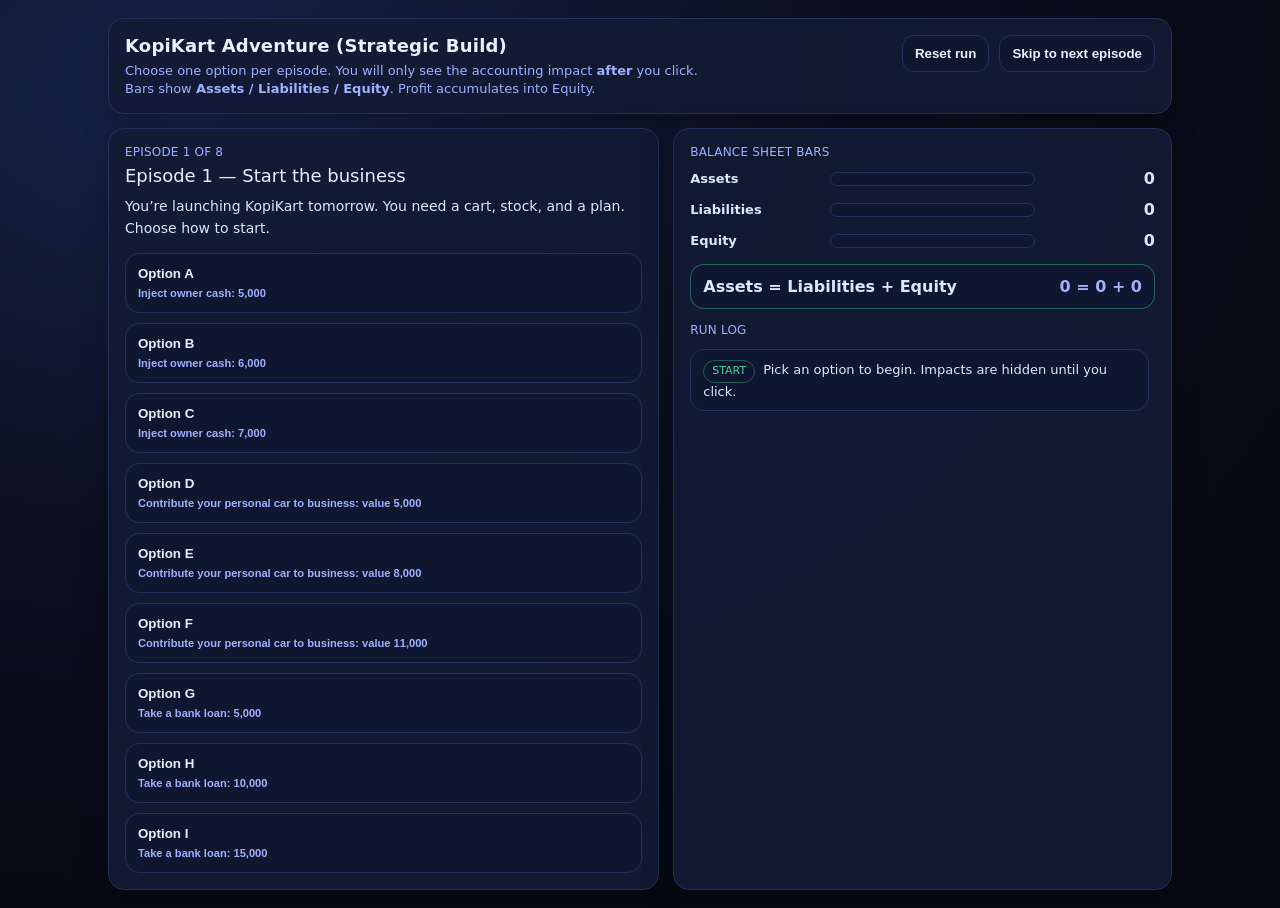
==== index.html @ 212b24b0 "Create index.html" ====
<!doctype html>
<html lang="en">
<head>
  <meta charset="utf-8" />
  <meta name="viewport" content="width=device-width,initial-scale=1" />
  <title>KopiKart Adventure (Strategic Build)</title>
  <style>
    :root{
      --bg:#0b1020; --card:#121a33; --muted:#9fb0ff; --text:#eaf0ff;
      --accent:#7aa7ff; --danger:#ff6b6b; --ok:#46d39a; --line:#25305a;
    }
    *{box-sizing:border-box}
    body{
      margin:0; font-family:system-ui,-apple-system,Segoe UI,Roboto,Arial,sans-serif;
      background: radial-gradient(1200px 800px at 15% 10%, #18234a 0%, var(--bg) 55%, #070a14 100%);
      color:var(--text);
    }
    .wrap{max-width:1100px; margin:0 auto; padding:18px;}
    header{
      display:flex; gap:12px; align-items:flex-start; justify-content:space-between; flex-wrap:wrap;
      padding:16px 16px; border:1px solid var(--line); background:rgba(18,26,51,.9);
      border-radius:16px; box-shadow:0 10px 30px rgba(0,0,0,.25);
    }
    header h1{margin:0; font-size:18px; letter-spacing:.2px}
    header .sub{margin-top:6px; color:var(--muted); font-size:13px; line-height:1.35}
    .btnrow{display:flex; gap:10px; flex-wrap:wrap}
    button{
      border:1px solid var(--line); background:#0f1730; color:var(--text);
      padding:10px 12px; border-radius:12px; cursor:pointer; font-weight:600;
    }
    button:hover{border-color:#3a4aa3}
    button:disabled{opacity:.5; cursor:not-allowed}

    .grid{display:grid; grid-template-columns:1.05fr .95fr; gap:14px; margin-top:14px;}
    @media (max-width: 920px){ .grid{grid-template-columns:1fr} }

    .card{
      border:1px solid var(--line); background:rgba(18,26,51,.9);
      border-radius:16px; padding:16px; box-shadow:0 10px 30px rgba(0,0,0,.25);
    }
    .kicker{color:var(--muted); font-size:12px; letter-spacing:.2px; text-transform:uppercase}
    .episodeTitle{margin:6px 0 10px; font-size:18px}
    .story{color:#dbe6ff; line-height:1.55; font-size:14px}

    .choices{margin-top:14px; display:grid; gap:10px}
    .choice{
      text-align:left; padding:12px 12px; border-radius:14px;
      border:1px solid var(--line); background:#0f1730;
    }
    .choice b{display:block; margin-bottom:4px}
    .choice small{color:var(--muted)}
    .choice:hover{border-color:#3a4aa3}

    .reveal{
      margin-top:14px; border-top:1px dashed var(--line); padding-top:14px;
      display:none;
    }
    .reveal.show{display:block}
    .reveal .msg{padding:12px; border-radius:14px; border:1px solid var(--line); background:#0f1730}
    .reveal .msg.ok{border-color:rgba(70,211,154,.35)}
    .reveal .msg.danger{border-color:rgba(255,107,107,.35)}
    .reveal h3{margin:0 0 6px; font-size:14px}
    .reveal p{margin:0; color:#dbe6ff; line-height:1.45; font-size:13px}
    .nextRow{margin-top:10px; display:flex; gap:10px; flex-wrap:wrap}

    .bars{display:grid; gap:12px; margin-top:10px}
    .barRow{
      display:grid; grid-template-columns:130px 1fr 110px; gap:10px; align-items:center;
    }
    .barLabel{color:#dbe6ff; font-weight:700; font-size:13px}
    .barTrack{
      height:14px; border-radius:999px; background:#0f1730; border:1px solid var(--line);
      overflow:hidden;
    }
    .barFill{
      height:100%; width:0%;
      background: linear-gradient(90deg, rgba(122,167,255,.95), rgba(122,167,255,.45));
      transition: width 420ms ease;
    }
    .barVal{font-variant-numeric: tabular-nums; text-align:right; color:#dbe6ff; font-weight:700}

    .eq{
      margin-top:14px; padding:12px; border-radius:14px; border:1px solid var(--line); background:#0f1730;
      display:flex; justify-content:space-between; gap:10px; flex-wrap:wrap; align-items:center;
      font-variant-numeric: tabular-nums;
    }
    .eq .left{color:#dbe6ff; font-weight:800}
    .eq .right{color:var(--muted); font-weight:700}
    .eq.good{border-color:rgba(70,211,154,.4)}
    .eq.bad{border-color:rgba(255,107,107,.4)}

    .breakdown{margin-top:12px; border-top:1px dashed var(--line); padding-top:12px}
    .table{width:100%; border-collapse:separate; border-spacing:0 10px; font-size:13px}
    .table td{
      padding:12px 12px; background:#0f1730; border:1px solid var(--line);
      vertical-align:top;
    }
    .table td:first-child{border-radius:14px 0 0 14px; color:#dbe6ff; width:56%}
    .table td:last-child{border-radius:0 14px 14px 0; text-align:right; font-variant-numeric:tabular-nums}
    .groupHead{
      display:flex; align-items:center; justify-content:space-between;
      margin-bottom:10px;
    }
    .groupHead .title{
      color:var(--muted); font-size:12px; letter-spacing:.2px; text-transform:uppercase; font-weight:800;
    }
    .groupHead .totalLabel{color:var(--muted); font-size:12px; font-weight:800;}
    .stack{display:grid; gap:6px;}
    .stack .item{color:#dbe6ff; font-weight:700; font-size:13px;}
    .stack .val{color:#dbe6ff; font-weight:800; font-size:13px;}
    .totVal{color:#eaf0ff; font-weight:900; font-size:14px; margin-bottom:10px;}

    .log{margin-top:12px; max-height:260px; overflow:auto; padding-right:6px;}
    .logItem{
      margin-bottom:8px; padding:10px 12px; border-radius:14px; border:1px solid var(--line); background:#0f1730;
      color:#dbe6ff; font-size:13px; line-height:1.35;
    }
    .tag{
      display:inline-block; padding:3px 8px; border-radius:999px; font-size:11px; margin-right:8px;
      border:1px solid var(--line); color:var(--muted);
    }
    .tag.bad{color:var(--danger); border-color:rgba(255,107,107,.35)}
    .tag.ok{color:var(--ok); border-color:rgba(70,211,154,.35)}
    .footerNote{margin-top:10px; color:var(--muted); font-size:12px; line-height:1.4}

    /* Deep dive box (ONLY after season complete) */
    .videoBox{
      margin-top:14px; padding:12px; border-radius:14px; border:1px solid var(--line); background:#0f1730; display:none;
    }
    .videoBox.show{display:block}
    a{color:var(--accent)}
  </style>
</head>
<body>
  <div class="wrap">
    <header>
      <div>
        <h1>KopiKart Adventure (Strategic Build)</h1>
        <div class="sub">
          Choose one option per episode. You will only see the accounting impact <b>after</b> you click.<br>
          Bars show <b>Assets / Liabilities / Equity</b>. Profit accumulates into Equity.
        </div>
      </div>
      <div class="btnrow">
        <button id="btnReset">Reset run</button>
        <button id="btnSkip" title="For testing only">Skip to next episode</button>
      </div>
    </header>

    <div class="grid">
      <!-- LEFT: story + choices -->
      <section class="card">
        <div class="kicker" id="epKicker">Episode</div>
        <div class="episodeTitle" id="epTitle">—</div>
        <div class="story" id="epStory">—</div>

        <div class="choices" id="choices"></div>

        <div class="reveal" id="reveal">
          <div class="msg ok" id="revealBox">
            <h3 id="revealTitle">Impact revealed</h3>
            <p id="revealText">—</p>
          </div>
          <div class="nextRow">
            <button id="btnNext">Next episode</button>
            <button id="btnShowBreakdown">Toggle breakdown</button>
          </div>
        </div>

        <!-- Only shows AFTER season complete (not on game over) -->
        <div class="videoBox" id="videoBox">
          <div class="kicker">Video deep dive</div>
          <div class="footerNote">
            <a href="#" onclick="return false;">Full breakdown</a> — how to get the highest profit (without going bankrupt) from Episode 1 to Episode 8.
          </div>
        </div>
      </section>

      <!-- RIGHT: bars + breakdown + log -->
      <section class="card">
        <div class="kicker">Balance sheet bars</div>

        <div class="bars">
          <div class="barRow">
            <div class="barLabel">Assets</div>
            <div class="barTrack"><div class="barFill" id="barA"></div></div>
            <div class="barVal" id="valA">0</div>
          </div>
          <div class="barRow">
            <div class="barLabel">Liabilities</div>
            <div class="barTrack"><div class="barFill" id="barL"></div></div>
            <div class="barVal" id="valL">0</div>
          </div>
          <div class="barRow">
            <div class="barLabel">Equity</div>
            <div class="barTrack"><div class="barFill" id="barE"></div></div>
            <div class="barVal" id="valE">0</div>
          </div>
        </div>

        <div class="eq" id="eqBox">
          <div class="left">Assets = Liabilities + Equity</div>
          <div class="right" id="eqRight">0 = 0 + 0</div>
        </div>

        <div class="breakdown" id="breakdown" style="display:none">
          <div class="kicker">Internal breakdown (for you)</div>
          <table class="table" aria-label="breakdown">
            <tbody>
              <tr>
                <td>
                  <div class="groupHead">
                    <div class="title">Assets</div>
                    <div class="totalLabel">Total</div>
                  </div>
                  <div class="stack">
                    <div class="item">Cash</div>
                    <div class="item">Inventory</div>
                    <div class="item">Receivable</div>
                    <div class="item">Other assets</div>
                  </div>
                </td>
                <td>
                  <div class="totVal" id="bAssetsTotal">0</div>
                  <div class="stack" style="justify-items:end;">
                    <div class="val" id="bCash">0</div>
                    <div class="val" id="bInv">0</div>
                    <div class="val" id="bAR">0</div>
                    <div class="val" id="bOther">0</div>
                  </div>
                </td>
              </tr>

              <tr>
                <td>
                  <div class="groupHead">
                    <div class="title">Liabilities</div>
                    <div class="totalLabel">Total</div>
                  </div>
                  <div class="stack">
                    <div class="item">Accounts Payable</div>
                    <div class="item">Loan Payable</div>
                  </div>
                </td>
                <td>
                  <div class="totVal" id="bLiabTotal">0</div>
                  <div class="stack" style="justify-items:end;">
                    <div class="val" id="bAP">0</div>
                    <div class="val" id="bLoan">0</div>
                  </div>
                </td>
              </tr>

              <tr>
                <td>
                  <div class="groupHead">
                    <div class="title">Equity</div>
                    <div class="totalLabel">Total</div>
                  </div>
                  <div class="stack">
                    <div class="item">Owner Capital</div>
                    <div class="item">Profit</div>
                  </div>
                </td>
                <td>
                  <div class="totVal" id="bEqTotal">0</div>
                  <div class="stack" style="justify-items:end;">
                    <div class="val" id="bCap">0</div>
                    <div class="val" id="bProfit">0</div>
                  </div>
                </td>
              </tr>
            </tbody>
          </table>
          <div class="footerNote">
            Strategic mechanics active: receivable collection (cash timing), interest expense on loans, and final-week outcomes depend on earlier decisions.
          </div>
        </div>

        <div class="kicker" style="margin-top:14px;">Run log</div>
        <div class="log" id="log"></div>
      </section>
    </div>
  </div>

<script>
(() => {
  // ---------- State ----------
  const state = {
    episodeIndex: 0,
    bankrupt: false,

    // accounts:
    cash: 0,
    inventory: 0,
    otherAssets: 0,
    accountsPayable: 0,
    loanPayable: 0,
    ownerCapital: 0,
    profit: 0,
    receivable: 0,

    // flags (strategy):
    qualityRisk: false,
    supplierAnger: false,
    finalWeekPenalty: false,
    speedBoost: false,       // hire helper: reduces inventory used later
    demandBoost: false,      // marketing: boosts sales later
    capacityStrain: false,   // no spending: reduces sales later
    reliableGear: false,     // repair: stabilizes all-in
    newGear: false           // replace: boosts sales later
  };

  // ---------- Helpers ----------
  const fmt = (n) => {
    const sign = n < 0 ? "-" : "";
    const x = Math.abs(Math.round(n));
    return sign + x.toString().replace(/\B(?=(\d{3})+(?!\d))/g, ",");
  };

  const totals = () => {
    const assets = state.cash + state.inventory + state.otherAssets + state.receivable;
    const liabilities = state.accountsPayable + state.loanPayable;
    const equity = state.ownerCapital + state.profit;
    return { assets, liabilities, equity };
  };

  const log = (label, text, kind="ok") => {
    const el = document.createElement("div");
    el.className = "logItem";
    const tag = document.createElement("span");
    tag.className = "tag " + (kind === "bad" ? "bad" : "ok");
    tag.textContent = label;
    el.appendChild(tag);
    const span = document.createElement("span");
    span.textContent = text;
    el.appendChild(span);
    document.getElementById("log").prepend(el);
  };

  function setReveal(kind, title, lines){
    const box = document.getElementById("revealBox");
    box.classList.remove("ok","danger");
    box.classList.add(kind === "bad" ? "danger" : "ok");
    document.getElementById("revealTitle").textContent = title;

    const combined = (lines || []).filter(Boolean).map(s => "• " + s).join("\n");
    const safeHtml = combined
      .replace(/&/g, "&amp;")
      .replace(/</g, "&lt;")
      .replace(/>/g, "&gt;")
      .replace(/\n/g, "<br>");

    document.getElementById("revealText").innerHTML = safeHtml || "—";
    document.getElementById("reveal").classList.add("show");
  }

  function hideReveal(){ document.getElementById("reveal").classList.remove("show"); }
  function showVideoBox(show){ document.getElementById("videoBox").classList.toggle("show", !!show); }

  function updateUI(){
    const { assets, liabilities, equity } = totals();

    // Top bars
    document.getElementById("valA").textContent = fmt(assets);
    document.getElementById("valL").textContent = fmt(liabilities);
    document.getElementById("valE").textContent = fmt(equity);

    // Equation
    const eqBox = document.getElementById("eqBox");
    const ok = Math.round(assets) === Math.round(liabilities + equity);
    eqBox.classList.toggle("good", ok);
    eqBox.classList.toggle("bad", !ok);
    document.getElementById("eqRight").textContent = `${fmt(assets)} = ${fmt(liabilities)} + ${fmt(equity)}`;

    // Bar widths
    const maxVal = Math.max(assets, liabilities, equity, 1);
    document.getElementById("barA").style.width = Math.max(0, (assets / maxVal) * 100) + "%";
    document.getElementById("barL").style.width = Math.max(0, (liabilities / maxVal) * 100) + "%";
    document.getElementById("barE").style.width = Math.max(0, (equity / maxVal) * 100) + "%";

    // Breakdown totals
    document.getElementById("bAssetsTotal").textContent = fmt(assets);
    document.getElementById("bLiabTotal").textContent = fmt(liabilities);
    document.getElementById("bEqTotal").textContent = fmt(equity);

    // Breakdown lines
    document.getElementById("bCash").textContent = fmt(state.cash);
    document.getElementById("bInv").textContent = fmt(state.inventory);
    document.getElementById("bAR").textContent = fmt(state.receivable);
    document.getElementById("bOther").textContent = fmt(state.otherAssets);

    document.getElementById("bAP").textContent = fmt(state.accountsPayable);
    document.getElementById("bLoan").textContent = fmt(state.loanPayable);

    document.getElementById("bCap").textContent = fmt(state.ownerCapital);
    document.getElementById("bProfit").textContent = fmt(state.profit);
  }

  function bankrupt(reason){
    state.bankrupt = true;
    setReveal("bad", "Bankrupt (Game Over)", [reason]);
    log("GAME OVER", reason, "bad");
    showVideoBox(false);   // IMPORTANT: never show deep dive on game over
    renderEpisode(true);
  }

  function cashCheck(){
    if (state.cash < 0){
      bankrupt("Cash went below zero. You ran out of money and the business collapses.");
      return true;
    }
    return false;
  }

  // Supplier freeze (hidden trigger)
  function supplierFreezeCheck(){
    if (state.accountsPayable > 4000){
      state.cash -= 1000;
      state.accountsPayable -= 1000;
      log("EVENT", "Supplier freeze! Forced settlement: pay 1,000 now.", "bad");
      if (state.cash < 0){
        bankrupt("Supplier froze your account. You couldn't pay the forced settlement. Cash went below zero.");
        return true;
      }
      if (state.accountsPayable > 4000){
        bankrupt("Supplier froze your account. Even after forced settlement, Accounts Payable is still too high. Operations stop.");
        return true;
      }
      return true;
    }
    return false;
  }

  // Receivable collection (cash timing)
  function collectReceivableEvent(){
    if (state.receivable <= 0) return { did:false, text:"" };
    const collected = Math.round(state.receivable * 0.70);
    if (collected <= 0) return { did:false, text:"" };
    state.cash += collected;
    state.receivable -= collected;
    return {
      did:true,
      text:`Receivable collection: You collected ${fmt(collected)} in cash from customers. Cash increased and Receivable decreased (total Assets unchanged).`
    };
  }

  // Interest expense (debt cost)
  function interestExpenseEvent(label){
    if (state.loanPayable <= 0) return { did:false, text:"" };
    const interest = Math.round(state.loanPayable * 0.02);
    if (interest <= 0) return { did:false, text:"" };
    state.cash -= interest;
    state.profit -= interest;
    return {
      did:true,
      text:`Interest expense (${label}): Cash decreased by ${fmt(interest)} and Profit decreased by ${fmt(interest)}. Expenses reduce Equity.`
    };
  }

  // Bank recall test (hidden trigger)
  function bankRecallTest(whenLabel){
    if (state.loanPayable >= 12000 && state.cash < 800){
      state.cash -= 1500;
      state.loanPayable -= 1500;
      log("EVENT", `Bank recall (${whenLabel})! Forced repayment: 1,500 now.`, "bad");
      if (state.cash < 0){
        bankrupt(`Bank recall (${whenLabel}) triggered. You couldn't make the forced repayment. Cash went below zero.`);
        return true;
      }
      return true;
    }
    return false;
  }

  // Final-week all-in outcome score
  function allInOutcomeIsGood(){
    let score = 0;
    if (state.demandBoost) score += 1;
    if (state.speedBoost) score += 1;
    if (state.newGear || state.reliableGear) score += 1;

    if (state.supplierAnger) score -= 1;
    if (state.finalWeekPenalty) score -= 2;
    if (state.capacityStrain) score -= 1;

    // Reliable gear provides protection unless you angered supplier or shut down
    if (state.reliableGear && !state.supplierAnger && !state.finalWeekPenalty) return true;

    return score >= 1;
  }

  // Episode 8 modifiers
  function salesModifierBase(){
    let mod = 0;
    if (state.demandBoost) mod += 300;      // marketing lifts demand
    if (state.capacityStrain) mod -= 200;   // missed demand due to no prep
    if (state.finalWeekPenalty) mod -= 400; // shutdown hits final week
    if (state.newGear) mod += 200;          // new gear improves throughput
    return mod;
  }

  function reduceInventoryUsed(baseUsed){
    const reduction = state.speedBoost ? 150 : 0; // helper reduces waste/spoilage
    return Math.max(0, baseUsed - reduction);
  }

  // ---------- Episodes ----------
  const episodes = [
    {
      title: "Episode 1 — Start the business",
      story: "You’re launching KopiKart tomorrow. You need a cart, stock, and a plan. Choose how to start.",
      choices: [
        { label: "Inject owner cash: 5,000", apply: () => (state.cash+=5000, state.ownerCapital+=5000,
          "Owner investment: Cash increased by 5,000 (Assets up). Owner Capital increased by 5,000 (Equity up).") },
        { label: "Inject owner cash: 6,000", apply: () => (state.cash+=6000, state.ownerCapital+=6000,
          "Owner investment: Cash increased by 6,000 (Assets up). Owner Capital increased by 6,000 (Equity up).") },
        { label: "Inject owner cash: 7,000", apply: () => (state.cash+=7000, state.ownerCapital+=7000,
          "Owner investment: Cash increased by 7,000 (Assets up). Owner Capital increased by 7,000 (Equity up).") },

        { label: "Contribute your personal car to business: value 5,000", apply: () => (state.otherAssets+=5000, state.ownerCapital+=5000,
          "Non-cash contribution: Other assets increased by 5,000 (Assets up). Owner Capital increased by 5,000 (Equity up). Cash unchanged.") },
        { label: "Contribute your personal car to business: value 8,000", apply: () => (state.otherAssets+=8000, state.ownerCapital+=8000,
          "Non-cash contribution: Other assets increased by 8,000 (Assets up). Owner Capital increased by 8,000 (Equity up). Cash unchanged.") },
        { label: "Contribute your personal car to business: value 11,000", apply: () => (state.otherAssets+=11000, state.ownerCapital+=11000,
          "Non-cash contribution: Other assets increased by 11,000 (Assets up). Owner Capital increased by 11,000 (Equity up). Cash unchanged.") },

        { label: "Take a bank loan: 5,000", apply: () => (state.cash+=5000, state.loanPayable+=5000,
          "Bank loan: Cash increased by 5,000 (Assets up). Loan Payable increased by 5,000 (Liabilities up).") },
        { label: "Take a bank loan: 10,000", apply: () => (state.cash+=10000, state.loanPayable+=10000,
          "Bank loan: Cash increased by 10,000 (Assets up). Loan Payable increased by 10,000 (Liabilities up).") },
        { label: "Take a bank loan: 15,000", apply: () => (state.cash+=15000, state.loanPayable+=15000,
          "Bank loan: Cash increased by 15,000 (Assets up). Loan Payable increased by 15,000 (Liabilities up).") }
      ]
    },
    {
      title: "Episode 2 — Get a cart and equipment",
      story: "You need a cart and basic equipment to sell. Choose one offer.",
      choices: [
        { label: "Buy equipment for 3,000 cash", apply: () => (state.otherAssets+=3000, state.cash-=3000,
          "Asset swap: Other assets increased by 3,000 and Cash decreased by 3,000. Total Assets stayed the same.") },
        { label: "Buy equipment for 3,300 on credit (Accounts Payable)", apply: () => (state.otherAssets+=3300, state.accountsPayable+=3300,
          "Buy on credit: Other assets increased by 3,300 (Assets up) and Accounts Payable increased by 3,300 (Liabilities up).") },
        { label: "Rent equipment for 600 cash (expense)", apply: () => (state.cash-=600, state.profit-=600,
          "Expense: Cash decreased by 600 and Profit decreased by 600. Expenses reduce Equity.") }
      ]
    },
    {
      title: "Episode 3 — Buy inventory",
      story: "You need beans, cups, milk, sugar. Choose how to stock up.",
      choices: [
        { label: "Buy inventory for 2,000 cash", apply: () => (state.inventory+=2000, state.cash-=2000,
          "Asset swap: Inventory increased by 2,000 and Cash decreased by 2,000. Total Assets stayed the same.") },
        { label: "Buy inventory for 2,200 on credit (Accounts Payable)", apply: () => (state.inventory+=2200, state.accountsPayable+=2200,
          "Buy on credit: Inventory increased by 2,200 (Assets up) and Accounts Payable increased by 2,200 (Liabilities up).") },
        { label: "Buy cheaper inventory for 1,600 cash", apply: () => (state.inventory+=1600, state.cash-=1600, state.qualityRisk=true,
          "Asset swap: Inventory increased by 1,600 and Cash decreased by 1,600. (Quality consequences may appear later.)") }
      ]
    },
    {
      title: "Episode 4 — Week 1 sales",
      story: "You open for business. Choose your selling approach.",
      choices: [
        {
          label: "Cash-only sales: collect 1,200 cash; inventory used 500",
          apply: () => {
            const sales = 1200, used = 500;
            state.cash += sales;
            state.inventory -= used;
            state.profit += (sales - used);
            let msg = `Revenue and cost: Cash increased by ${fmt(sales)}. Inventory decreased by ${fmt(used)} (cost of sales). Profit increased by ${fmt(sales - used)} (revenue minus cost).`;
            if (state.qualityRisk){
              state.cash -= 250;
              state.profit -= 250;
              msg += ` Quality issue: Cash decreased by 250 and Profit decreased by 250 (refunds).`;
            }
            return msg;
          }
        },
        {
          label: "Sell on credit: total 1,800; cash now 900; inventory used 700",
          apply: () => {
            const totalSales = 1800, cashNow = 900, ar = totalSales - cashNow, used = 700;
            state.cash += cashNow;
            state.receivable += ar;
            state.inventory -= used;
            state.profit += (totalSales - used);

            let msg = `Credit sales: Cash increased by ${fmt(cashNow)} and Receivable increased by ${fmt(ar)} (both are Assets). Inventory decreased by ${fmt(used)} (cost of sales). Profit increased by ${fmt(totalSales - used)}.`;
            if (state.qualityRisk){
              state.cash -= 250;
              state.profit -= 250;
              msg += ` Quality issue: Cash decreased by 250 and Profit decreased by 250 (refunds).`;
            }
            return msg;
          }
        },
        {
          label: "Discount strategy: collect 1,400 cash; inventory used 1,000",
          apply: () => {
            const sales = 1400, used = 1000;
            state.cash += sales;
            state.inventory -= used;
            state.profit += (sales - used);
            let msg = `Revenue and cost: Cash increased by ${fmt(sales)}. Inventory decreased by ${fmt(used)} (cost of sales). Profit increased by ${fmt(sales - used)}.`;
            if (state.qualityRisk){
              state.cash -= 250;
              state.profit -= 250;
              msg += ` Quality issue: Cash decreased by 250 and Profit decreased by 250 (refunds).`;
            }
            return msg;
          }
        }
      ]
    },
    {
      title: "Episode 5 — Strategy week (prepare for the finale)",
      story: "Week 2 starts. Your choices now affect the final week. Choose one.",
      choices: [
        {
          label: "Hire a helper: wages expense 450 cash",
          apply: () => {
            state.cash -= 450;
            state.profit -= 450;
            state.speedBoost = true;
            state.capacityStrain = false;
            return "Hire helper: Cash decreased by 450 and Profit decreased by 450 (wages expense). This reduces inventory used in the final week (less waste), which increases profit later.";
          }
        },
        {
          label: "Marketing spend: 350 cash (expense)",
          apply: () => {
            state.cash -= 350;
            state.profit -= 350;
            state.demandBoost = true;
            state.capacityStrain = false;
            return "Marketing: Cash decreased by 350 and Profit decreased by 350 (marketing expense). This increases final-week sales.";
          }
        },
        {
          label: "Spend nothing: 0",
          apply: () => {
            state.capacityStrain = true;
            return "No spending: No immediate accounting impact. But missed preparation can reduce final-week sales.";
          }
        }
      ]
    },
    {
      title: "Episode 6 — Supplier and bank pressure",
      story: "Suppliers and the bank start watching you. Choose your response.",
      choices: [
        {
          label: "Pay 60% of Accounts Payable now (cash)",
          apply: () => {
            const pay = Math.round(state.accountsPayable * 0.60);
            state.cash -= pay;
            state.accountsPayable -= pay;
            return `Pay suppliers: Cash decreased by ${fmt(pay)} and Accounts Payable decreased by ${fmt(pay)}. Assets and Liabilities both decreased by the same amount.`;
          }
        },
        {
          label: "Delay payment: late penalty expense 250 cash",
          apply: () => {
            state.cash -= 250;
            state.profit -= 250;
            state.supplierAnger = true;
            return "Delay payment: Cash decreased by 250 and Profit decreased by 250 (late penalty). This can hurt the final-week outcome.";
          }
        },
        {
          label: "Restructure: convert all Accounts Payable into bank loan + processing fee 120 cash",
          apply: () => {
            const ap = state.accountsPayable;
            state.loanPayable += ap;
            state.accountsPayable = 0;
            state.cash -= 120;
            state.profit -= 120;
            return `Restructure: Loan Payable increased by ${fmt(ap)} and Accounts Payable decreased by ${fmt(ap)} (a shift within Liabilities). Processing fee: Cash decreased by 120 and Profit decreased by 120 (expense).`;
          }
        }
      ],
      after: () => {
        const notes = [];

        const rc = collectReceivableEvent();
        if (rc.did) notes.push(rc.text);

        const ie = interestExpenseEvent("end of Episode 6");
        if (ie.did) notes.push(ie.text);

        bankRecallTest("after Episode 6");
        return notes;
      }
    },
    {
      title: "Episode 7 — Breakdown week",
      story: "Something happens to your setup. Choose your move.",
      choices: [
        {
          label: "Repair now: 650 cash (expense)",
          apply: () => {
            state.cash -= 650;
            state.profit -= 650;
            state.reliableGear = true;
            state.newGear = false;
            return "Repair: Cash decreased by 650 and Profit decreased by 650 (repair expense). This stabilizes operations and can protect your all-in outcome later.";
          }
        },
        {
          label: "Replace equipment on credit: 1,400 (Accounts Payable)",
          apply: () => {
            state.otherAssets += 1400;
            state.accountsPayable += 1400;
            state.newGear = true;
            state.reliableGear = false;
            return "Replace on credit: Other assets increased by 1,400 (Assets up) and Accounts Payable increased by 1,400 (Liabilities up). This boosts final-week sales potential but increases supplier risk.";
          }
        },
        {
          label: "Shut down this week: fixed cost 100 cash (expense)",
          apply: () => {
            state.cash -= 100;
            state.profit -= 100;
            state.finalWeekPenalty = true;
            return "Shutdown: Cash decreased by 100 and Profit decreased by 100 (expense). This reduces final-week sales because you lose momentum.";
          }
        }
      ]
    },
    {
      title: "Episode 8 — Final market event",
      story: "Final week. A big market event is happening. Choose your play.",
      choices: [
        {
          label: "Safe event: base sales 1,500 cash; stall fee 100 cash; inventory used 800",
          apply: () => {
            let sales = 1500 + salesModifierBase();
            sales = Math.max(0, sales);
            const fee = 100;
            const used = reduceInventoryUsed(800);

            state.cash += sales;
            state.cash -= fee;
            state.inventory -= used;

            const profitAdd = sales - used - fee;
            state.profit += profitAdd;

            let msg = `Safe event: Cash increased by ${fmt(sales)} from sales, then Cash decreased by ${fmt(fee)} (stall fee). Inventory decreased by ${fmt(used)} (cost of sales). Profit increased by ${fmt(profitAdd)}.`;
            if (state.speedBoost) msg += " Helper effect: Inventory used was reduced (less waste), increasing profit.";
            if (state.demandBoost) msg += " Marketing effect: Sales increased.";
            if (state.capacityStrain) msg += " No-prep effect: Sales decreased.";
            if (state.newGear) msg += " New gear effect: Sales increased.";
            if (state.finalWeekPenalty) msg += " Shutdown effect: Sales decreased.";
            return msg;
          }
        },
        {
          label: "All-in event: base inventory used 1,200; stall fee 200 cash (outcome depends on earlier choices)",
          apply: () => {
            const good = allInOutcomeIsGood();
            let sales = good ? 2600 : 1200;

            if (good && state.demandBoost) sales += 500;
            sales += (state.capacityStrain ? -200 : 0);
            sales += (state.finalWeekPenalty ? -400 : 0);
            sales += (state.newGear ? 200 : 0);
            sales = Math.max(0, sales);

            const fee = 200;
            const used = reduceInventoryUsed(1200);

            state.cash += sales;
            state.cash -= fee;
            state.inventory -= used;

            const profitAdd = sales - used - fee;
            state.profit += profitAdd;

            let msg = `All-in outcome: Cash increased by ${fmt(sales)} from sales, then Cash decreased by ${fmt(fee)} (stall fee). Inventory decreased by ${fmt(used)} (cost of sales). Profit changed by ${fmt(profitAdd)}.`;
            msg += good ? " Your earlier decisions supported a strong outcome." : " Your earlier decisions led to a weaker outcome.";
            if (state.speedBoost) msg += " Helper effect: Inventory used was reduced (less waste), increasing profit.";
            if (state.demandBoost) msg += good ? " Marketing effect: Sales increased further because the crowd showed up." : " Marketing was not enough to overcome the weaknesses this time.";
            if (state.supplierAnger) msg += " Supplier relationship issue: It reduced your ability to execute the all-in plan.";
            if (state.capacityStrain) msg += " No-prep effect: You missed demand and lost sales.";
            if (state.newGear) msg += " New gear effect: Faster service improved sales.";
            if (state.reliableGear) msg += " Reliability effect: Your setup performed smoothly under pressure.";
            if (state.finalWeekPenalty) msg += " Shutdown effect: Lost momentum reduced sales.";
            return msg;
          }
        },
        {
          label: "Corporate order: base total sales 3,000; cash now 20%; delivery 150 cash; inventory used 1,300",
          apply: () => {
            let totalSales = 3000;
            if (state.demandBoost) totalSales += 400;
            totalSales += (state.capacityStrain ? -200 : 0);
            totalSales += (state.finalWeekPenalty ? -400 : 0);
            totalSales += (state.newGear ? 200 : 0);
            totalSales = Math.max(0, totalSales);

            const cashNow = Math.round(totalSales * 0.20);
            const ar = totalSales - cashNow;
            const delivery = 150;
            const used = reduceInventoryUsed(1300);

            state.cash += cashNow;
            state.cash -= delivery;
            state.receivable += ar;
            state.inventory -= used;

            const profitAdd = totalSales - used - delivery;
            state.profit += profitAdd;

            let msg = `Corporate order: Cash increased by ${fmt(cashNow)} now, Receivable increased by ${fmt(ar)} (future cash). Cash decreased by ${fmt(delivery)} (delivery expense). Inventory decreased by ${fmt(used)} (cost of sales). Profit increased by ${fmt(profitAdd)}.`;
            msg += " This can be high profit, but cash may be tight until customers pay.";
            if (state.speedBoost) msg += " Helper effect: Inventory used was reduced (less waste), increasing profit.";
            if (state.demandBoost) msg += " Marketing effect: Larger corporate order.";
            if (state.capacityStrain) msg += " No-prep effect: Smaller corporate order.";
            if (state.newGear) msg += " New gear effect: Higher throughput improved order size.";
            if (state.finalWeekPenalty) msg += " Shutdown effect: Reduced business momentum lowered the order size.";
            return msg;
          }
        }
      ],
      after: () => {
        const notes = [];
        const ie = interestExpenseEvent("end of Episode 8");
        if (ie.did) notes.push(ie.text);

        bankRecallTest("after Episode 8");
        return notes;
      }
    }
  ];

  // ---------- Rendering ----------
  const epKicker = document.getElementById("epKicker");
  const epTitle = document.getElementById("epTitle");
  const epStory = document.getElementById("epStory");
  const choicesEl = document.getElementById("choices");

  function renderEpisode(disableAll=false){
    const isDone = state.episodeIndex >= episodes.length;

    epKicker.textContent =
      state.bankrupt ? "Status"
      : isDone ? "Season result"
      : `Episode ${state.episodeIndex + 1} of ${episodes.length}`;

    epTitle.textContent =
      state.bankrupt ? "Run ended"
      : isDone ? "Season complete"
      : episodes[state.episodeIndex].title;

    epStory.textContent =
      state.bankrupt
        ? "Your run has ended due to bankruptcy. Reset to try again."
        : isDone
          ? `You finished the season. Profit = ${fmt(state.profit)}. Cash = ${fmt(state.cash)}.`
          : episodes[state.episodeIndex].story;

    choicesEl.innerHTML = "";

    if (isDone || state.bankrupt){
      // IMPORTANT: show deep dive ONLY after season complete (NOT on game over)
      showVideoBox(isDone);

      const t = totals();
      const doneNote = document.createElement("div");
      doneNote.className = "logItem";

      if (isDone){
        doneNote.innerHTML = `<span class="tag ok">RESULT</span>
          Final totals — Profit: <b>${fmt(state.profit)}</b>, Cash: <b>${fmt(state.cash)}</b>,
          Assets: <b>${fmt(t.assets)}</b>, Liabilities: <b>${fmt(t.liabilities)}</b>, Equity: <b>${fmt(t.equity)}</b>.`;
      } else {
        doneNote.innerHTML = `<span class="tag bad">GAME OVER</span>
          You went bankrupt. Reset and try again.`;
      }

      choicesEl.appendChild(doneNote);
      document.getElementById("btnNext").disabled = true;
      return;
    }

    showVideoBox(false);
    hideReveal();
    document.getElementById("btnNext").disabled = true;

    const ep = episodes[state.episodeIndex];
    ep.choices.forEach((c, idx) => {
      const btn = document.createElement("button");
      btn.className = "choice";
      btn.disabled = disableAll || state.bankrupt;
      btn.innerHTML = `<b>Option ${String.fromCharCode(65 + idx)}</b><small>${c.label}</small>`;
      btn.addEventListener("click", () => choose(idx));
      choicesEl.appendChild(btn);
    });
  }

  function choose(choiceIndex){
    if (state.bankrupt) return;

    const ep = episodes[state.episodeIndex];
    const choice = ep.choices[choiceIndex];

    const lines = [];
    // 1) Apply choice
    const explanation = choice.apply();
    lines.push(explanation);

    // 2) Supplier freeze trigger
    const supplierEvent = supplierFreezeCheck();
    if (supplierEvent) lines.push("Supplier event: Accounts Payable exceeded the limit, so a forced settlement happened.");
    if (state.bankrupt) { updateUI(); return; }
    if (cashCheck()) { updateUI(); return; }

    // 3) After-episode mechanics
    if (ep.after){
      const extra = ep.after() || [];
      for (const n of extra) if (n) lines.push(n);
      if (state.bankrupt) { updateUI(); return; }
      if (cashCheck()) { updateUI(); return; }
    }

    updateUI();
    setReveal("ok", "Impact revealed", lines);
    log("CHOICE", `${ep.title} — ${choice.label}`, "ok");

    document.getElementById("btnNext").disabled = false;
    [...choicesEl.querySelectorAll("button.choice")].forEach(b => b.disabled = true);
  }

  // ---------- Buttons ----------
  document.getElementById("btnNext").addEventListener("click", () => {
    if (state.bankrupt) return;
    state.episodeIndex += 1;
    renderEpisode();
  });

  document.getElementById("btnReset").addEventListener("click", () => {
    Object.assign(state, {
      episodeIndex: 0,
      bankrupt: false,

      cash: 0,
      inventory: 0,
      otherAssets: 0,
      accountsPayable: 0,
      loanPayable: 0,
      ownerCapital: 0,
      profit: 0,
      receivable: 0,

      qualityRisk: false,
      supplierAnger: false,
      finalWeekPenalty: false,
      speedBoost: false,
      demandBoost: false,
      capacityStrain: false,
      reliableGear: false,
      newGear: false
    });

    document.getElementById("log").innerHTML = "";
    hideReveal();
    showVideoBox(false);
    updateUI();
    renderEpisode();
    log("RESET", "New run started.", "ok");
  });

  document.getElementById("btnSkip").addEventListener("click", () => {
    if (state.bankrupt) return;
    state.episodeIndex = Math.min(state.episodeIndex + 1, episodes.length);
    renderEpisode();
  });

  document.getElementById("btnShowBreakdown").addEventListener("click", () => {
    const bd = document.getElementById("breakdown");
    bd.style.display = (bd.style.display === "none") ? "block" : "none";
  });

  // ---------- Init ----------
  updateUI();
  renderEpisode();
  log("START", "Pick an option to begin. Impacts are hidden until you click.", "ok");
})();
</script>
</body>
</html>
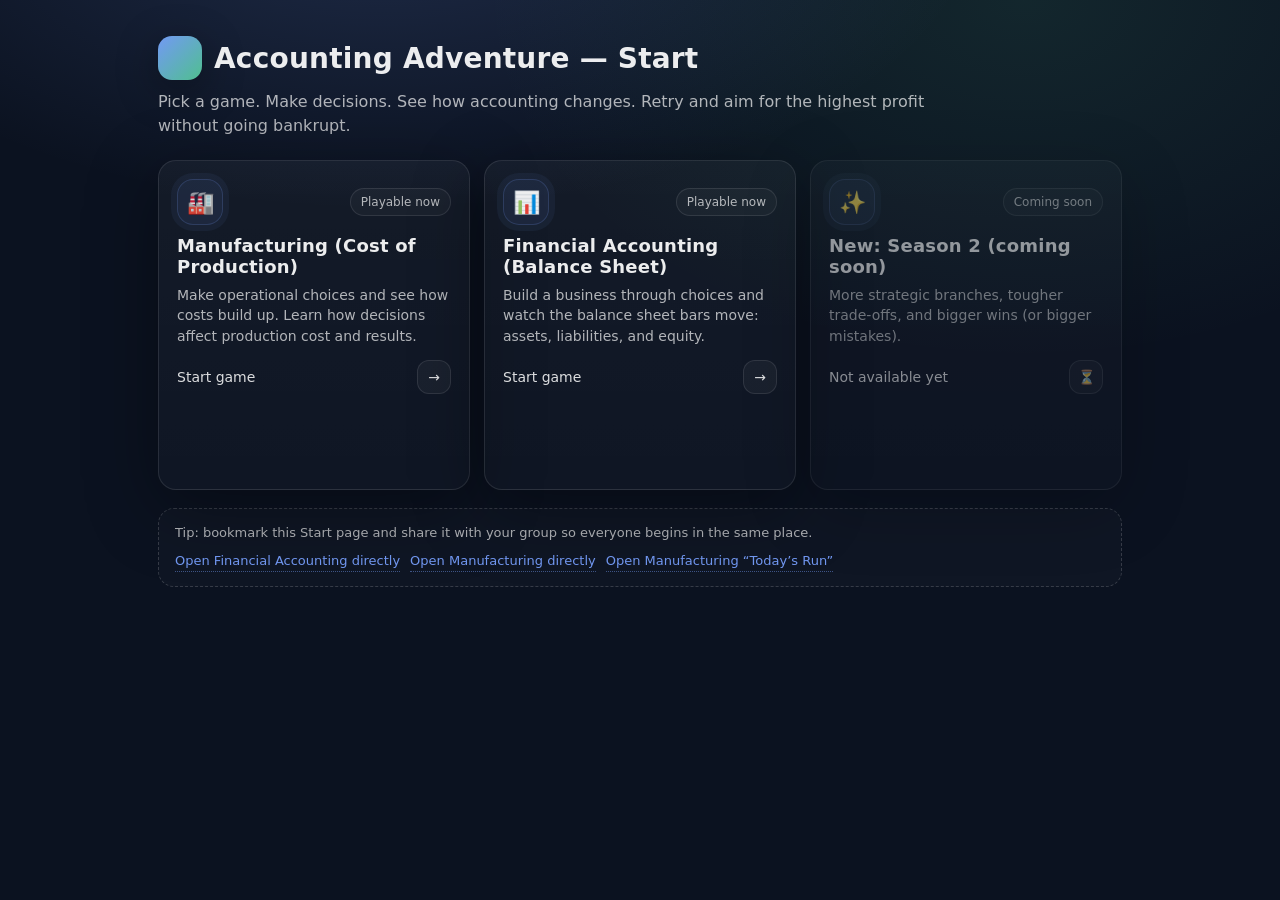
==== commit 28bf896a: "Create index.html" ====
--- a/index.html
+++ b/index.html
@@ -3,991 +3,279 @@
 <head>
   <meta charset="utf-8" />
   <meta name="viewport" content="width=device-width,initial-scale=1" />
-  <title>KopiKart Adventure (Strategic Build)</title>
+  <title>Accounting Adventure — Start</title>
   <style>
     :root{
-      --bg:#0b1020; --card:#121a33; --muted:#9fb0ff; --text:#eaf0ff;
-      --accent:#7aa7ff; --danger:#ff6b6b; --ok:#46d39a; --line:#25305a;
+      --bg:#0b1220;
+      --panel:#0f1a33;
+      --panel2:#101d3a;
+      --border:rgba(255,255,255,.10);
+      --text:rgba(255,255,255,.92);
+      --muted:rgba(255,255,255,.68);
+      --accent:rgba(120,160,255,.95);
     }
     *{box-sizing:border-box}
     body{
-      margin:0; font-family:system-ui,-apple-system,Segoe UI,Roboto,Arial,sans-serif;
-      background: radial-gradient(1200px 800px at 15% 10%, #18234a 0%, var(--bg) 55%, #070a14 100%);
+      margin:0;
+      font-family: system-ui, -apple-system, Segoe UI, Roboto, Arial, sans-serif;
+      background: radial-gradient(1000px 500px at 30% -10%, rgba(120,160,255,.18), transparent 60%),
+                  radial-gradient(900px 600px at 80% 0%, rgba(90,220,160,.10), transparent 60%),
+                  var(--bg);
       color:var(--text);
-    }
-    .wrap{max-width:1100px; margin:0 auto; padding:18px;}
-    header{
-      display:flex; gap:12px; align-items:flex-start; justify-content:space-between; flex-wrap:wrap;
-      padding:16px 16px; border:1px solid var(--line); background:rgba(18,26,51,.9);
-      border-radius:16px; box-shadow:0 10px 30px rgba(0,0,0,.25);
-    }
-    header h1{margin:0; font-size:18px; letter-spacing:.2px}
-    header .sub{margin-top:6px; color:var(--muted); font-size:13px; line-height:1.35}
-    .btnrow{display:flex; gap:10px; flex-wrap:wrap}
-    button{
-      border:1px solid var(--line); background:#0f1730; color:var(--text);
-      padding:10px 12px; border-radius:12px; cursor:pointer; font-weight:600;
-    }
-    button:hover{border-color:#3a4aa3}
-    button:disabled{opacity:.5; cursor:not-allowed}
-
-    .grid{display:grid; grid-template-columns:1.05fr .95fr; gap:14px; margin-top:14px;}
-    @media (max-width: 920px){ .grid{grid-template-columns:1fr} }
-
+      min-height:100vh;
+    }
+    .wrap{
+      max-width:1000px;
+      margin:0 auto;
+      padding:36px 18px 48px;
+    }
+    .header{
+      display:flex;
+      flex-direction:column;
+      gap:10px;
+      margin-bottom:22px;
+    }
+    .brand{
+      display:flex;
+      align-items:center;
+      gap:12px;
+    }
+    .logo{
+      width:44px;height:44px;border-radius:14px;
+      background: linear-gradient(135deg, rgba(120,160,255,.95), rgba(90,220,160,.85));
+      box-shadow: 0 10px 40px rgba(0,0,0,.35);
+    }
+    h1{
+      margin:0;
+      font-size:28px;
+      letter-spacing:.2px;
+    }
+    .sub{
+      margin:0;
+      color:var(--muted);
+      line-height:1.5;
+      max-width:800px;
+    }
+    .grid{
+      display:grid;
+      grid-template-columns: repeat(3, minmax(0, 1fr));
+      gap:14px;
+      margin-top:18px;
+    }
+    @media (max-width: 900px){
+      .grid{grid-template-columns:1fr}
+    }
     .card{
-      border:1px solid var(--line); background:rgba(18,26,51,.9);
-      border-radius:16px; padding:16px; box-shadow:0 10px 30px rgba(0,0,0,.25);
-    }
-    .kicker{color:var(--muted); font-size:12px; letter-spacing:.2px; text-transform:uppercase}
-    .episodeTitle{margin:6px 0 10px; font-size:18px}
-    .story{color:#dbe6ff; line-height:1.55; font-size:14px}
-
-    .choices{margin-top:14px; display:grid; gap:10px}
-    .choice{
-      text-align:left; padding:12px 12px; border-radius:14px;
-      border:1px solid var(--line); background:#0f1730;
-    }
-    .choice b{display:block; margin-bottom:4px}
-    .choice small{color:var(--muted)}
-    .choice:hover{border-color:#3a4aa3}
-
-    .reveal{
-      margin-top:14px; border-top:1px dashed var(--line); padding-top:14px;
-      display:none;
-    }
-    .reveal.show{display:block}
-    .reveal .msg{padding:12px; border-radius:14px; border:1px solid var(--line); background:#0f1730}
-    .reveal .msg.ok{border-color:rgba(70,211,154,.35)}
-    .reveal .msg.danger{border-color:rgba(255,107,107,.35)}
-    .reveal h3{margin:0 0 6px; font-size:14px}
-    .reveal p{margin:0; color:#dbe6ff; line-height:1.45; font-size:13px}
-    .nextRow{margin-top:10px; display:flex; gap:10px; flex-wrap:wrap}
-
-    .bars{display:grid; gap:12px; margin-top:10px}
-    .barRow{
-      display:grid; grid-template-columns:130px 1fr 110px; gap:10px; align-items:center;
-    }
-    .barLabel{color:#dbe6ff; font-weight:700; font-size:13px}
-    .barTrack{
-      height:14px; border-radius:999px; background:#0f1730; border:1px solid var(--line);
+      position:relative;
+      border:1px solid var(--border);
+      border-radius:18px;
+      background: linear-gradient(180deg, rgba(255,255,255,.04), rgba(255,255,255,.02));
       overflow:hidden;
-    }
-    .barFill{
-      height:100%; width:0%;
-      background: linear-gradient(90deg, rgba(122,167,255,.95), rgba(122,167,255,.45));
-      transition: width 420ms ease;
-    }
-    .barVal{font-variant-numeric: tabular-nums; text-align:right; color:#dbe6ff; font-weight:700}
-
-    .eq{
-      margin-top:14px; padding:12px; border-radius:14px; border:1px solid var(--line); background:#0f1730;
-      display:flex; justify-content:space-between; gap:10px; flex-wrap:wrap; align-items:center;
-      font-variant-numeric: tabular-nums;
-    }
-    .eq .left{color:#dbe6ff; font-weight:800}
-    .eq .right{color:var(--muted); font-weight:700}
-    .eq.good{border-color:rgba(70,211,154,.4)}
-    .eq.bad{border-color:rgba(255,107,107,.4)}
-
-    .breakdown{margin-top:12px; border-top:1px dashed var(--line); padding-top:12px}
-    .table{width:100%; border-collapse:separate; border-spacing:0 10px; font-size:13px}
-    .table td{
-      padding:12px 12px; background:#0f1730; border:1px solid var(--line);
-      vertical-align:top;
-    }
-    .table td:first-child{border-radius:14px 0 0 14px; color:#dbe6ff; width:56%}
-    .table td:last-child{border-radius:0 14px 14px 0; text-align:right; font-variant-numeric:tabular-nums}
-    .groupHead{
-      display:flex; align-items:center; justify-content:space-between;
+      box-shadow: 0 18px 70px rgba(0,0,0,.35);
+      transition: transform .12s ease, border-color .12s ease;
+    }
+    .card:hover{
+      transform: translateY(-2px);
+      border-color: rgba(120,160,255,.35);
+    }
+    .card a{
+      display:block;
+      padding:18px 18px 16px;
+      color:inherit;
+      text-decoration:none;
+      height:100%;
+    }
+    .toprow{
+      display:flex;
+      align-items:center;
+      justify-content:space-between;
+      gap:12px;
       margin-bottom:10px;
     }
-    .groupHead .title{
-      color:var(--muted); font-size:12px; letter-spacing:.2px; text-transform:uppercase; font-weight:800;
-    }
-    .groupHead .totalLabel{color:var(--muted); font-size:12px; font-weight:800;}
-    .stack{display:grid; gap:6px;}
-    .stack .item{color:#dbe6ff; font-weight:700; font-size:13px;}
-    .stack .val{color:#dbe6ff; font-weight:800; font-size:13px;}
-    .totVal{color:#eaf0ff; font-weight:900; font-size:14px; margin-bottom:10px;}
-
-    .log{margin-top:12px; max-height:260px; overflow:auto; padding-right:6px;}
-    .logItem{
-      margin-bottom:8px; padding:10px 12px; border-radius:14px; border:1px solid var(--line); background:#0f1730;
-      color:#dbe6ff; font-size:13px; line-height:1.35;
-    }
-    .tag{
-      display:inline-block; padding:3px 8px; border-radius:999px; font-size:11px; margin-right:8px;
-      border:1px solid var(--line); color:var(--muted);
-    }
-    .tag.bad{color:var(--danger); border-color:rgba(255,107,107,.35)}
-    .tag.ok{color:var(--ok); border-color:rgba(70,211,154,.35)}
-    .footerNote{margin-top:10px; color:var(--muted); font-size:12px; line-height:1.4}
-
-    /* Deep dive box (ONLY after season complete) */
-    .videoBox{
-      margin-top:14px; padding:12px; border-radius:14px; border:1px solid var(--line); background:#0f1730; display:none;
-    }
-    .videoBox.show{display:block}
-    a{color:var(--accent)}
+    .pill{
+      font-size:12px;
+      padding:6px 10px;
+      border-radius:999px;
+      border:1px solid var(--border);
+      color:var(--muted);
+      background: rgba(255,255,255,.03);
+      white-space:nowrap;
+    }
+    .icon{
+      width:46px;height:46px;border-radius:16px;
+      display:grid;place-items:center;
+      background: rgba(120,160,255,.10);
+      border:1px solid rgba(120,160,255,.18);
+      box-shadow: 0 0 0 6px rgba(120,160,255,.06);
+      font-size:22px;
+    }
+    .title{
+      margin:0;
+      font-size:18px;
+      letter-spacing:.2px;
+    }
+    .desc{
+      margin:8px 0 0;
+      color:var(--muted);
+      line-height:1.45;
+      font-size:14px;
+    }
+    .cta{
+      margin-top:14px;
+      display:flex;
+      align-items:center;
+      justify-content:space-between;
+      gap:10px;
+      color:rgba(255,255,255,.85);
+      font-size:14px;
+    }
+    .ctaRow{
+      margin-top:12px;
+      display:flex;
+      gap:10px;
+      flex-wrap:wrap;
+      align-items:center;
+    }
+    .miniLink{
+      display:inline-flex;
+      align-items:center;
+      gap:8px;
+      padding:8px 10px;
+      border-radius:12px;
+      border:1px solid var(--border);
+      background: rgba(255,255,255,.03);
+      text-decoration:none;
+      color: rgba(255,255,255,.88);
+      font-size:13px;
+    }
+    .miniLink:hover{
+      border-color: rgba(120,160,255,.35);
+    }
+    .arrow{
+      width:34px;height:34px;border-radius:12px;
+      display:grid;place-items:center;
+      background: rgba(255,255,255,.04);
+      border:1px solid var(--border);
+    }
+    .disabled{
+      opacity:.60;
+      filter:saturate(.8);
+    }
+    .disabled a{
+      cursor:not-allowed;
+    }
+    .disabled:hover{transform:none;border-color:var(--border)}
+    .footer{
+      margin-top:18px;
+      padding:14px 16px;
+      border:1px dashed rgba(255,255,255,.16);
+      border-radius:16px;
+      color:var(--muted);
+      line-height:1.55;
+      background: rgba(255,255,255,.02);
+    }
+    .small{
+      font-size:13px;
+    }
+    .links{
+      margin-top:8px;
+      display:flex;
+      gap:10px;
+      flex-wrap:wrap;
+    }
+    .links a{
+      color: rgba(120,160,255,.95);
+      text-decoration:none;
+      border-bottom:1px dotted rgba(120,160,255,.45);
+    }
+    .links a:hover{border-bottom-style:solid}
   </style>
 </head>
 <body>
   <div class="wrap">
-    <header>
-      <div>
-        <h1>KopiKart Adventure (Strategic Build)</h1>
-        <div class="sub">
-          Choose one option per episode. You will only see the accounting impact <b>after</b> you click.<br>
-          Bars show <b>Assets / Liabilities / Equity</b>. Profit accumulates into Equity.
+    <div class="header">
+      <div class="brand">
+        <div class="logo" aria-hidden="true"></div>
+        <h1>Accounting Adventure — Start</h1>
+      </div>
+      <p class="sub">
+        Pick a game. Make decisions. See how accounting changes. Retry and aim for the highest profit without going bankrupt.
+      </p>
+    </div>
+
+    <div class="grid">
+      <!-- Tile 1: Manufacturing -->
+      <div class="card">
+        <a href="/PMseason1.html" aria-label="Open Manufacturing (Cost of Production)">
+          <div class="toprow">
+            <div class="icon">🏭</div>
+            <div class="pill">Playable now</div>
+          </div>
+          <h2 class="title">Manufacturing (Cost of Production)</h2>
+          <p class="desc">
+            Make operational choices and see how costs build up. Learn how decisions affect production cost and results.
+          </p>
+          <div class="cta">
+            <span>Start game</span>
+            <span class="arrow">→</span>
+          </div>
+        </a>
+
+        <!-- “Today’s Run” link (does not break anything even if PMseason1 ignores the param for now) -->
+        <div style="padding:0 18px 16px;">
+          <div class="ctaRow">
+            <a class="miniLink" href="/PMseason1.html?mode=daily">Today’s Run (Daily)</a>
+          </div>
         </div>
       </div>
-      <div class="btnrow">
-        <button id="btnReset">Reset run</button>
-        <button id="btnSkip" title="For testing only">Skip to next episode</button>
-      </div>
-    </header>
-
-    <div class="grid">
-      <!-- LEFT: story + choices -->
-      <section class="card">
-        <div class="kicker" id="epKicker">Episode</div>
-        <div class="episodeTitle" id="epTitle">—</div>
-        <div class="story" id="epStory">—</div>
-
-        <div class="choices" id="choices"></div>
-
-        <div class="reveal" id="reveal">
-          <div class="msg ok" id="revealBox">
-            <h3 id="revealTitle">Impact revealed</h3>
-            <p id="revealText">—</p>
-          </div>
-          <div class="nextRow">
-            <button id="btnNext">Next episode</button>
-            <button id="btnShowBreakdown">Toggle breakdown</button>
-          </div>
-        </div>
-
-        <!-- Only shows AFTER season complete (not on game over) -->
-        <div class="videoBox" id="videoBox">
-          <div class="kicker">Video deep dive</div>
-          <div class="footerNote">
-            <a href="#" onclick="return false;">Full breakdown</a> — how to get the highest profit (without going bankrupt) from Episode 1 to Episode 8.
-          </div>
-        </div>
-      </section>
-
-      <!-- RIGHT: bars + breakdown + log -->
-      <section class="card">
-        <div class="kicker">Balance sheet bars</div>
-
-        <div class="bars">
-          <div class="barRow">
-            <div class="barLabel">Assets</div>
-            <div class="barTrack"><div class="barFill" id="barA"></div></div>
-            <div class="barVal" id="valA">0</div>
-          </div>
-          <div class="barRow">
-            <div class="barLabel">Liabilities</div>
-            <div class="barTrack"><div class="barFill" id="barL"></div></div>
-            <div class="barVal" id="valL">0</div>
-          </div>
-          <div class="barRow">
-            <div class="barLabel">Equity</div>
-            <div class="barTrack"><div class="barFill" id="barE"></div></div>
-            <div class="barVal" id="valE">0</div>
-          </div>
-        </div>
-
-        <div class="eq" id="eqBox">
-          <div class="left">Assets = Liabilities + Equity</div>
-          <div class="right" id="eqRight">0 = 0 + 0</div>
-        </div>
-
-        <div class="breakdown" id="breakdown" style="display:none">
-          <div class="kicker">Internal breakdown (for you)</div>
-          <table class="table" aria-label="breakdown">
-            <tbody>
-              <tr>
-                <td>
-                  <div class="groupHead">
-                    <div class="title">Assets</div>
-                    <div class="totalLabel">Total</div>
-                  </div>
-                  <div class="stack">
-                    <div class="item">Cash</div>
-                    <div class="item">Inventory</div>
-                    <div class="item">Receivable</div>
-                    <div class="item">Other assets</div>
-                  </div>
-                </td>
-                <td>
-                  <div class="totVal" id="bAssetsTotal">0</div>
-                  <div class="stack" style="justify-items:end;">
-                    <div class="val" id="bCash">0</div>
-                    <div class="val" id="bInv">0</div>
-                    <div class="val" id="bAR">0</div>
-                    <div class="val" id="bOther">0</div>
-                  </div>
-                </td>
-              </tr>
-
-              <tr>
-                <td>
-                  <div class="groupHead">
-                    <div class="title">Liabilities</div>
-                    <div class="totalLabel">Total</div>
-                  </div>
-                  <div class="stack">
-                    <div class="item">Accounts Payable</div>
-                    <div class="item">Loan Payable</div>
-                  </div>
-                </td>
-                <td>
-                  <div class="totVal" id="bLiabTotal">0</div>
-                  <div class="stack" style="justify-items:end;">
-                    <div class="val" id="bAP">0</div>
-                    <div class="val" id="bLoan">0</div>
-                  </div>
-                </td>
-              </tr>
-
-              <tr>
-                <td>
-                  <div class="groupHead">
-                    <div class="title">Equity</div>
-                    <div class="totalLabel">Total</div>
-                  </div>
-                  <div class="stack">
-                    <div class="item">Owner Capital</div>
-                    <div class="item">Profit</div>
-                  </div>
-                </td>
-                <td>
-                  <div class="totVal" id="bEqTotal">0</div>
-                  <div class="stack" style="justify-items:end;">
-                    <div class="val" id="bCap">0</div>
-                    <div class="val" id="bProfit">0</div>
-                  </div>
-                </td>
-              </tr>
-            </tbody>
-          </table>
-          <div class="footerNote">
-            Strategic mechanics active: receivable collection (cash timing), interest expense on loans, and final-week outcomes depend on earlier decisions.
-          </div>
-        </div>
-
-        <div class="kicker" style="margin-top:14px;">Run log</div>
-        <div class="log" id="log"></div>
-      </section>
+
+      <!-- Tile 2: Financial Accounting -->
+      <div class="card">
+        <a href="/FAseason1.html" aria-label="Open Financial Accounting (Balance Sheet)">
+          <div class="toprow">
+            <div class="icon">📊</div>
+            <div class="pill">Playable now</div>
+          </div>
+          <h2 class="title">Financial Accounting (Balance Sheet)</h2>
+          <p class="desc">
+            Build a business through choices and watch the balance sheet bars move: assets, liabilities, and equity.
+          </p>
+          <div class="cta">
+            <span>Start game</span>
+            <span class="arrow">→</span>
+          </div>
+        </a>
+      </div>
+
+      <!-- Tile 3: Coming soon -->
+      <div class="card disabled" aria-disabled="true">
+        <a href="javascript:void(0)" tabindex="-1">
+          <div class="toprow">
+            <div class="icon">✨</div>
+            <div class="pill">Coming soon</div>
+          </div>
+          <h2 class="title">New: Season 2 (coming soon)</h2>
+          <p class="desc">
+            More strategic branches, tougher trade-offs, and bigger wins (or bigger mistakes).
+          </p>
+          <div class="cta">
+            <span>Not available yet</span>
+            <span class="arrow">⏳</span>
+          </div>
+        </a>
+      </div>
+    </div>
+
+    <div class="footer">
+      <div class="small">
+        Tip: bookmark this Start page and share it with your group so everyone begins in the same place.
+      </div>
+      <div class="links small">
+        <a href="/FAseason1.html">Open Financial Accounting directly</a>
+        <a href="/PMseason1.html">Open Manufacturing directly</a>
+        <a href="/PMseason1.html?mode=daily">Open Manufacturing “Today’s Run”</a>
+      </div>
     </div>
   </div>
-
-<script>
-(() => {
-  // ---------- State ----------
-  const state = {
-    episodeIndex: 0,
-    bankrupt: false,
-
-    // accounts:
-    cash: 0,
-    inventory: 0,
-    otherAssets: 0,
-    accountsPayable: 0,
-    loanPayable: 0,
-    ownerCapital: 0,
-    profit: 0,
-    receivable: 0,
-
-    // flags (strategy):
-    qualityRisk: false,
-    supplierAnger: false,
-    finalWeekPenalty: false,
-    speedBoost: false,       // hire helper: reduces inventory used later
-    demandBoost: false,      // marketing: boosts sales later
-    capacityStrain: false,   // no spending: reduces sales later
-    reliableGear: false,     // repair: stabilizes all-in
-    newGear: false           // replace: boosts sales later
-  };
-
-  // ---------- Helpers ----------
-  const fmt = (n) => {
-    const sign = n < 0 ? "-" : "";
-    const x = Math.abs(Math.round(n));
-    return sign + x.toString().replace(/\B(?=(\d{3})+(?!\d))/g, ",");
-  };
-
-  const totals = () => {
-    const assets = state.cash + state.inventory + state.otherAssets + state.receivable;
-    const liabilities = state.accountsPayable + state.loanPayable;
-    const equity = state.ownerCapital + state.profit;
-    return { assets, liabilities, equity };
-  };
-
-  const log = (label, text, kind="ok") => {
-    const el = document.createElement("div");
-    el.className = "logItem";
-    const tag = document.createElement("span");
-    tag.className = "tag " + (kind === "bad" ? "bad" : "ok");
-    tag.textContent = label;
-    el.appendChild(tag);
-    const span = document.createElement("span");
-    span.textContent = text;
-    el.appendChild(span);
-    document.getElementById("log").prepend(el);
-  };
-
-  function setReveal(kind, title, lines){
-    const box = document.getElementById("revealBox");
-    box.classList.remove("ok","danger");
-    box.classList.add(kind === "bad" ? "danger" : "ok");
-    document.getElementById("revealTitle").textContent = title;
-
-    const combined = (lines || []).filter(Boolean).map(s => "• " + s).join("\n");
-    const safeHtml = combined
-      .replace(/&/g, "&amp;")
-      .replace(/</g, "&lt;")
-      .replace(/>/g, "&gt;")
-      .replace(/\n/g, "<br>");
-
-    document.getElementById("revealText").innerHTML = safeHtml || "—";
-    document.getElementById("reveal").classList.add("show");
-  }
-
-  function hideReveal(){ document.getElementById("reveal").classList.remove("show"); }
-  function showVideoBox(show){ document.getElementById("videoBox").classList.toggle("show", !!show); }
-
-  function updateUI(){
-    const { assets, liabilities, equity } = totals();
-
-    // Top bars
-    document.getElementById("valA").textContent = fmt(assets);
-    document.getElementById("valL").textContent = fmt(liabilities);
-    document.getElementById("valE").textContent = fmt(equity);
-
-    // Equation
-    const eqBox = document.getElementById("eqBox");
-    const ok = Math.round(assets) === Math.round(liabilities + equity);
-    eqBox.classList.toggle("good", ok);
-    eqBox.classList.toggle("bad", !ok);
-    document.getElementById("eqRight").textContent = `${fmt(assets)} = ${fmt(liabilities)} + ${fmt(equity)}`;
-
-    // Bar widths
-    const maxVal = Math.max(assets, liabilities, equity, 1);
-    document.getElementById("barA").style.width = Math.max(0, (assets / maxVal) * 100) + "%";
-    document.getElementById("barL").style.width = Math.max(0, (liabilities / maxVal) * 100) + "%";
-    document.getElementById("barE").style.width = Math.max(0, (equity / maxVal) * 100) + "%";
-
-    // Breakdown totals
-    document.getElementById("bAssetsTotal").textContent = fmt(assets);
-    document.getElementById("bLiabTotal").textContent = fmt(liabilities);
-    document.getElementById("bEqTotal").textContent = fmt(equity);
-
-    // Breakdown lines
-    document.getElementById("bCash").textContent = fmt(state.cash);
-    document.getElementById("bInv").textContent = fmt(state.inventory);
-    document.getElementById("bAR").textContent = fmt(state.receivable);
-    document.getElementById("bOther").textContent = fmt(state.otherAssets);
-
-    document.getElementById("bAP").textContent = fmt(state.accountsPayable);
-    document.getElementById("bLoan").textContent = fmt(state.loanPayable);
-
-    document.getElementById("bCap").textContent = fmt(state.ownerCapital);
-    document.getElementById("bProfit").textContent = fmt(state.profit);
-  }
-
-  function bankrupt(reason){
-    state.bankrupt = true;
-    setReveal("bad", "Bankrupt (Game Over)", [reason]);
-    log("GAME OVER", reason, "bad");
-    showVideoBox(false);   // IMPORTANT: never show deep dive on game over
-    renderEpisode(true);
-  }
-
-  function cashCheck(){
-    if (state.cash < 0){
-      bankrupt("Cash went below zero. You ran out of money and the business collapses.");
-      return true;
-    }
-    return false;
-  }
-
-  // Supplier freeze (hidden trigger)
-  function supplierFreezeCheck(){
-    if (state.accountsPayable > 4000){
-      state.cash -= 1000;
-      state.accountsPayable -= 1000;
-      log("EVENT", "Supplier freeze! Forced settlement: pay 1,000 now.", "bad");
-      if (state.cash < 0){
-        bankrupt("Supplier froze your account. You couldn't pay the forced settlement. Cash went below zero.");
-        return true;
-      }
-      if (state.accountsPayable > 4000){
-        bankrupt("Supplier froze your account. Even after forced settlement, Accounts Payable is still too high. Operations stop.");
-        return true;
-      }
-      return true;
-    }
-    return false;
-  }
-
-  // Receivable collection (cash timing)
-  function collectReceivableEvent(){
-    if (state.receivable <= 0) return { did:false, text:"" };
-    const collected = Math.round(state.receivable * 0.70);
-    if (collected <= 0) return { did:false, text:"" };
-    state.cash += collected;
-    state.receivable -= collected;
-    return {
-      did:true,
-      text:`Receivable collection: You collected ${fmt(collected)} in cash from customers. Cash increased and Receivable decreased (total Assets unchanged).`
-    };
-  }
-
-  // Interest expense (debt cost)
-  function interestExpenseEvent(label){
-    if (state.loanPayable <= 0) return { did:false, text:"" };
-    const interest = Math.round(state.loanPayable * 0.02);
-    if (interest <= 0) return { did:false, text:"" };
-    state.cash -= interest;
-    state.profit -= interest;
-    return {
-      did:true,
-      text:`Interest expense (${label}): Cash decreased by ${fmt(interest)} and Profit decreased by ${fmt(interest)}. Expenses reduce Equity.`
-    };
-  }
-
-  // Bank recall test (hidden trigger)
-  function bankRecallTest(whenLabel){
-    if (state.loanPayable >= 12000 && state.cash < 800){
-      state.cash -= 1500;
-      state.loanPayable -= 1500;
-      log("EVENT", `Bank recall (${whenLabel})! Forced repayment: 1,500 now.`, "bad");
-      if (state.cash < 0){
-        bankrupt(`Bank recall (${whenLabel}) triggered. You couldn't make the forced repayment. Cash went below zero.`);
-        return true;
-      }
-      return true;
-    }
-    return false;
-  }
-
-  // Final-week all-in outcome score
-  function allInOutcomeIsGood(){
-    let score = 0;
-    if (state.demandBoost) score += 1;
-    if (state.speedBoost) score += 1;
-    if (state.newGear || state.reliableGear) score += 1;
-
-    if (state.supplierAnger) score -= 1;
-    if (state.finalWeekPenalty) score -= 2;
-    if (state.capacityStrain) score -= 1;
-
-    // Reliable gear provides protection unless you angered supplier or shut down
-    if (state.reliableGear && !state.supplierAnger && !state.finalWeekPenalty) return true;
-
-    return score >= 1;
-  }
-
-  // Episode 8 modifiers
-  function salesModifierBase(){
-    let mod = 0;
-    if (state.demandBoost) mod += 300;      // marketing lifts demand
-    if (state.capacityStrain) mod -= 200;   // missed demand due to no prep
-    if (state.finalWeekPenalty) mod -= 400; // shutdown hits final week
-    if (state.newGear) mod += 200;          // new gear improves throughput
-    return mod;
-  }
-
-  function reduceInventoryUsed(baseUsed){
-    const reduction = state.speedBoost ? 150 : 0; // helper reduces waste/spoilage
-    return Math.max(0, baseUsed - reduction);
-  }
-
-  // ---------- Episodes ----------
-  const episodes = [
-    {
-      title: "Episode 1 — Start the business",
-      story: "You’re launching KopiKart tomorrow. You need a cart, stock, and a plan. Choose how to start.",
-      choices: [
-        { label: "Inject owner cash: 5,000", apply: () => (state.cash+=5000, state.ownerCapital+=5000,
-          "Owner investment: Cash increased by 5,000 (Assets up). Owner Capital increased by 5,000 (Equity up).") },
-        { label: "Inject owner cash: 6,000", apply: () => (state.cash+=6000, state.ownerCapital+=6000,
-          "Owner investment: Cash increased by 6,000 (Assets up). Owner Capital increased by 6,000 (Equity up).") },
-        { label: "Inject owner cash: 7,000", apply: () => (state.cash+=7000, state.ownerCapital+=7000,
-          "Owner investment: Cash increased by 7,000 (Assets up). Owner Capital increased by 7,000 (Equity up).") },
-
-        { label: "Contribute your personal car to business: value 5,000", apply: () => (state.otherAssets+=5000, state.ownerCapital+=5000,
-          "Non-cash contribution: Other assets increased by 5,000 (Assets up). Owner Capital increased by 5,000 (Equity up). Cash unchanged.") },
-        { label: "Contribute your personal car to business: value 8,000", apply: () => (state.otherAssets+=8000, state.ownerCapital+=8000,
-          "Non-cash contribution: Other assets increased by 8,000 (Assets up). Owner Capital increased by 8,000 (Equity up). Cash unchanged.") },
-        { label: "Contribute your personal car to business: value 11,000", apply: () => (state.otherAssets+=11000, state.ownerCapital+=11000,
-          "Non-cash contribution: Other assets increased by 11,000 (Assets up). Owner Capital increased by 11,000 (Equity up). Cash unchanged.") },
-
-        { label: "Take a bank loan: 5,000", apply: () => (state.cash+=5000, state.loanPayable+=5000,
-          "Bank loan: Cash increased by 5,000 (Assets up). Loan Payable increased by 5,000 (Liabilities up).") },
-        { label: "Take a bank loan: 10,000", apply: () => (state.cash+=10000, state.loanPayable+=10000,
-          "Bank loan: Cash increased by 10,000 (Assets up). Loan Payable increased by 10,000 (Liabilities up).") },
-        { label: "Take a bank loan: 15,000", apply: () => (state.cash+=15000, state.loanPayable+=15000,
-          "Bank loan: Cash increased by 15,000 (Assets up). Loan Payable increased by 15,000 (Liabilities up).") }
-      ]
-    },
-    {
-      title: "Episode 2 — Get a cart and equipment",
-      story: "You need a cart and basic equipment to sell. Choose one offer.",
-      choices: [
-        { label: "Buy equipment for 3,000 cash", apply: () => (state.otherAssets+=3000, state.cash-=3000,
-          "Asset swap: Other assets increased by 3,000 and Cash decreased by 3,000. Total Assets stayed the same.") },
-        { label: "Buy equipment for 3,300 on credit (Accounts Payable)", apply: () => (state.otherAssets+=3300, state.accountsPayable+=3300,
-          "Buy on credit: Other assets increased by 3,300 (Assets up) and Accounts Payable increased by 3,300 (Liabilities up).") },
-        { label: "Rent equipment for 600 cash (expense)", apply: () => (state.cash-=600, state.profit-=600,
-          "Expense: Cash decreased by 600 and Profit decreased by 600. Expenses reduce Equity.") }
-      ]
-    },
-    {
-      title: "Episode 3 — Buy inventory",
-      story: "You need beans, cups, milk, sugar. Choose how to stock up.",
-      choices: [
-        { label: "Buy inventory for 2,000 cash", apply: () => (state.inventory+=2000, state.cash-=2000,
-          "Asset swap: Inventory increased by 2,000 and Cash decreased by 2,000. Total Assets stayed the same.") },
-        { label: "Buy inventory for 2,200 on credit (Accounts Payable)", apply: () => (state.inventory+=2200, state.accountsPayable+=2200,
-          "Buy on credit: Inventory increased by 2,200 (Assets up) and Accounts Payable increased by 2,200 (Liabilities up).") },
-        { label: "Buy cheaper inventory for 1,600 cash", apply: () => (state.inventory+=1600, state.cash-=1600, state.qualityRisk=true,
-          "Asset swap: Inventory increased by 1,600 and Cash decreased by 1,600. (Quality consequences may appear later.)") }
-      ]
-    },
-    {
-      title: "Episode 4 — Week 1 sales",
-      story: "You open for business. Choose your selling approach.",
-      choices: [
-        {
-          label: "Cash-only sales: collect 1,200 cash; inventory used 500",
-          apply: () => {
-            const sales = 1200, used = 500;
-            state.cash += sales;
-            state.inventory -= used;
-            state.profit += (sales - used);
-            let msg = `Revenue and cost: Cash increased by ${fmt(sales)}. Inventory decreased by ${fmt(used)} (cost of sales). Profit increased by ${fmt(sales - used)} (revenue minus cost).`;
-            if (state.qualityRisk){
-              state.cash -= 250;
-              state.profit -= 250;
-              msg += ` Quality issue: Cash decreased by 250 and Profit decreased by 250 (refunds).`;
-            }
-            return msg;
-          }
-        },
-        {
-          label: "Sell on credit: total 1,800; cash now 900; inventory used 700",
-          apply: () => {
-            const totalSales = 1800, cashNow = 900, ar = totalSales - cashNow, used = 700;
-            state.cash += cashNow;
-            state.receivable += ar;
-            state.inventory -= used;
-            state.profit += (totalSales - used);
-
-            let msg = `Credit sales: Cash increased by ${fmt(cashNow)} and Receivable increased by ${fmt(ar)} (both are Assets). Inventory decreased by ${fmt(used)} (cost of sales). Profit increased by ${fmt(totalSales - used)}.`;
-            if (state.qualityRisk){
-              state.cash -= 250;
-              state.profit -= 250;
-              msg += ` Quality issue: Cash decreased by 250 and Profit decreased by 250 (refunds).`;
-            }
-            return msg;
-          }
-        },
-        {
-          label: "Discount strategy: collect 1,400 cash; inventory used 1,000",
-          apply: () => {
-            const sales = 1400, used = 1000;
-            state.cash += sales;
-            state.inventory -= used;
-            state.profit += (sales - used);
-            let msg = `Revenue and cost: Cash increased by ${fmt(sales)}. Inventory decreased by ${fmt(used)} (cost of sales). Profit increased by ${fmt(sales - used)}.`;
-            if (state.qualityRisk){
-              state.cash -= 250;
-              state.profit -= 250;
-              msg += ` Quality issue: Cash decreased by 250 and Profit decreased by 250 (refunds).`;
-            }
-            return msg;
-          }
-        }
-      ]
-    },
-    {
-      title: "Episode 5 — Strategy week (prepare for the finale)",
-      story: "Week 2 starts. Your choices now affect the final week. Choose one.",
-      choices: [
-        {
-          label: "Hire a helper: wages expense 450 cash",
-          apply: () => {
-            state.cash -= 450;
-            state.profit -= 450;
-            state.speedBoost = true;
-            state.capacityStrain = false;
-            return "Hire helper: Cash decreased by 450 and Profit decreased by 450 (wages expense). This reduces inventory used in the final week (less waste), which increases profit later.";
-          }
-        },
-        {
-          label: "Marketing spend: 350 cash (expense)",
-          apply: () => {
-            state.cash -= 350;
-            state.profit -= 350;
-            state.demandBoost = true;
-            state.capacityStrain = false;
-            return "Marketing: Cash decreased by 350 and Profit decreased by 350 (marketing expense). This increases final-week sales.";
-          }
-        },
-        {
-          label: "Spend nothing: 0",
-          apply: () => {
-            state.capacityStrain = true;
-            return "No spending: No immediate accounting impact. But missed preparation can reduce final-week sales.";
-          }
-        }
-      ]
-    },
-    {
-      title: "Episode 6 — Supplier and bank pressure",
-      story: "Suppliers and the bank start watching you. Choose your response.",
-      choices: [
-        {
-          label: "Pay 60% of Accounts Payable now (cash)",
-          apply: () => {
-            const pay = Math.round(state.accountsPayable * 0.60);
-            state.cash -= pay;
-            state.accountsPayable -= pay;
-            return `Pay suppliers: Cash decreased by ${fmt(pay)} and Accounts Payable decreased by ${fmt(pay)}. Assets and Liabilities both decreased by the same amount.`;
-          }
-        },
-        {
-          label: "Delay payment: late penalty expense 250 cash",
-          apply: () => {
-            state.cash -= 250;
-            state.profit -= 250;
-            state.supplierAnger = true;
-            return "Delay payment: Cash decreased by 250 and Profit decreased by 250 (late penalty). This can hurt the final-week outcome.";
-          }
-        },
-        {
-          label: "Restructure: convert all Accounts Payable into bank loan + processing fee 120 cash",
-          apply: () => {
-            const ap = state.accountsPayable;
-            state.loanPayable += ap;
-            state.accountsPayable = 0;
-            state.cash -= 120;
-            state.profit -= 120;
-            return `Restructure: Loan Payable increased by ${fmt(ap)} and Accounts Payable decreased by ${fmt(ap)} (a shift within Liabilities). Processing fee: Cash decreased by 120 and Profit decreased by 120 (expense).`;
-          }
-        }
-      ],
-      after: () => {
-        const notes = [];
-
-        const rc = collectReceivableEvent();
-        if (rc.did) notes.push(rc.text);
-
-        const ie = interestExpenseEvent("end of Episode 6");
-        if (ie.did) notes.push(ie.text);
-
-        bankRecallTest("after Episode 6");
-        return notes;
-      }
-    },
-    {
-      title: "Episode 7 — Breakdown week",
-      story: "Something happens to your setup. Choose your move.",
-      choices: [
-        {
-          label: "Repair now: 650 cash (expense)",
-          apply: () => {
-            state.cash -= 650;
-            state.profit -= 650;
-            state.reliableGear = true;
-            state.newGear = false;
-            return "Repair: Cash decreased by 650 and Profit decreased by 650 (repair expense). This stabilizes operations and can protect your all-in outcome later.";
-          }
-        },
-        {
-          label: "Replace equipment on credit: 1,400 (Accounts Payable)",
-          apply: () => {
-            state.otherAssets += 1400;
-            state.accountsPayable += 1400;
-            state.newGear = true;
-            state.reliableGear = false;
-            return "Replace on credit: Other assets increased by 1,400 (Assets up) and Accounts Payable increased by 1,400 (Liabilities up). This boosts final-week sales potential but increases supplier risk.";
-          }
-        },
-        {
-          label: "Shut down this week: fixed cost 100 cash (expense)",
-          apply: () => {
-            state.cash -= 100;
-            state.profit -= 100;
-            state.finalWeekPenalty = true;
-            return "Shutdown: Cash decreased by 100 and Profit decreased by 100 (expense). This reduces final-week sales because you lose momentum.";
-          }
-        }
-      ]
-    },
-    {
-      title: "Episode 8 — Final market event",
-      story: "Final week. A big market event is happening. Choose your play.",
-      choices: [
-        {
-          label: "Safe event: base sales 1,500 cash; stall fee 100 cash; inventory used 800",
-          apply: () => {
-            let sales = 1500 + salesModifierBase();
-            sales = Math.max(0, sales);
-            const fee = 100;
-            const used = reduceInventoryUsed(800);
-
-            state.cash += sales;
-            state.cash -= fee;
-            state.inventory -= used;
-
-            const profitAdd = sales - used - fee;
-            state.profit += profitAdd;
-
-            let msg = `Safe event: Cash increased by ${fmt(sales)} from sales, then Cash decreased by ${fmt(fee)} (stall fee). Inventory decreased by ${fmt(used)} (cost of sales). Profit increased by ${fmt(profitAdd)}.`;
-            if (state.speedBoost) msg += " Helper effect: Inventory used was reduced (less waste), increasing profit.";
-            if (state.demandBoost) msg += " Marketing effect: Sales increased.";
-            if (state.capacityStrain) msg += " No-prep effect: Sales decreased.";
-            if (state.newGear) msg += " New gear effect: Sales increased.";
-            if (state.finalWeekPenalty) msg += " Shutdown effect: Sales decreased.";
-            return msg;
-          }
-        },
-        {
-          label: "All-in event: base inventory used 1,200; stall fee 200 cash (outcome depends on earlier choices)",
-          apply: () => {
-            const good = allInOutcomeIsGood();
-            let sales = good ? 2600 : 1200;
-
-            if (good && state.demandBoost) sales += 500;
-            sales += (state.capacityStrain ? -200 : 0);
-            sales += (state.finalWeekPenalty ? -400 : 0);
-            sales += (state.newGear ? 200 : 0);
-            sales = Math.max(0, sales);
-
-            const fee = 200;
-            const used = reduceInventoryUsed(1200);
-
-            state.cash += sales;
-            state.cash -= fee;
-            state.inventory -= used;
-
-            const profitAdd = sales - used - fee;
-            state.profit += profitAdd;
-
-            let msg = `All-in outcome: Cash increased by ${fmt(sales)} from sales, then Cash decreased by ${fmt(fee)} (stall fee). Inventory decreased by ${fmt(used)} (cost of sales). Profit changed by ${fmt(profitAdd)}.`;
-            msg += good ? " Your earlier decisions supported a strong outcome." : " Your earlier decisions led to a weaker outcome.";
-            if (state.speedBoost) msg += " Helper effect: Inventory used was reduced (less waste), increasing profit.";
-            if (state.demandBoost) msg += good ? " Marketing effect: Sales increased further because the crowd showed up." : " Marketing was not enough to overcome the weaknesses this time.";
-            if (state.supplierAnger) msg += " Supplier relationship issue: It reduced your ability to execute the all-in plan.";
-            if (state.capacityStrain) msg += " No-prep effect: You missed demand and lost sales.";
-            if (state.newGear) msg += " New gear effect: Faster service improved sales.";
-            if (state.reliableGear) msg += " Reliability effect: Your setup performed smoothly under pressure.";
-            if (state.finalWeekPenalty) msg += " Shutdown effect: Lost momentum reduced sales.";
-            return msg;
-          }
-        },
-        {
-          label: "Corporate order: base total sales 3,000; cash now 20%; delivery 150 cash; inventory used 1,300",
-          apply: () => {
-            let totalSales = 3000;
-            if (state.demandBoost) totalSales += 400;
-            totalSales += (state.capacityStrain ? -200 : 0);
-            totalSales += (state.finalWeekPenalty ? -400 : 0);
-            totalSales += (state.newGear ? 200 : 0);
-            totalSales = Math.max(0, totalSales);
-
-            const cashNow = Math.round(totalSales * 0.20);
-            const ar = totalSales - cashNow;
-            const delivery = 150;
-            const used = reduceInventoryUsed(1300);
-
-            state.cash += cashNow;
-            state.cash -= delivery;
-            state.receivable += ar;
-            state.inventory -= used;
-
-            const profitAdd = totalSales - used - delivery;
-            state.profit += profitAdd;
-
-            let msg = `Corporate order: Cash increased by ${fmt(cashNow)} now, Receivable increased by ${fmt(ar)} (future cash). Cash decreased by ${fmt(delivery)} (delivery expense). Inventory decreased by ${fmt(used)} (cost of sales). Profit increased by ${fmt(profitAdd)}.`;
-            msg += " This can be high profit, but cash may be tight until customers pay.";
-            if (state.speedBoost) msg += " Helper effect: Inventory used was reduced (less waste), increasing profit.";
-            if (state.demandBoost) msg += " Marketing effect: Larger corporate order.";
-            if (state.capacityStrain) msg += " No-prep effect: Smaller corporate order.";
-            if (state.newGear) msg += " New gear effect: Higher throughput improved order size.";
-            if (state.finalWeekPenalty) msg += " Shutdown effect: Reduced business momentum lowered the order size.";
-            return msg;
-          }
-        }
-      ],
-      after: () => {
-        const notes = [];
-        const ie = interestExpenseEvent("end of Episode 8");
-        if (ie.did) notes.push(ie.text);
-
-        bankRecallTest("after Episode 8");
-        return notes;
-      }
-    }
-  ];
-
-  // ---------- Rendering ----------
-  const epKicker = document.getElementById("epKicker");
-  const epTitle = document.getElementById("epTitle");
-  const epStory = document.getElementById("epStory");
-  const choicesEl = document.getElementById("choices");
-
-  function renderEpisode(disableAll=false){
-    const isDone = state.episodeIndex >= episodes.length;
-
-    epKicker.textContent =
-      state.bankrupt ? "Status"
-      : isDone ? "Season result"
-      : `Episode ${state.episodeIndex + 1} of ${episodes.length}`;
-
-    epTitle.textContent =
-      state.bankrupt ? "Run ended"
-      : isDone ? "Season complete"
-      : episodes[state.episodeIndex].title;
-
-    epStory.textContent =
-      state.bankrupt
-        ? "Your run has ended due to bankruptcy. Reset to try again."
-        : isDone
-          ? `You finished the season. Profit = ${fmt(state.profit)}. Cash = ${fmt(state.cash)}.`
-          : episodes[state.episodeIndex].story;
-
-    choicesEl.innerHTML = "";
-
-    if (isDone || state.bankrupt){
-      // IMPORTANT: show deep dive ONLY after season complete (NOT on game over)
-      showVideoBox(isDone);
-
-      const t = totals();
-      const doneNote = document.createElement("div");
-      doneNote.className = "logItem";
-
-      if (isDone){
-        doneNote.innerHTML = `<span class="tag ok">RESULT</span>
-          Final totals — Profit: <b>${fmt(state.profit)}</b>, Cash: <b>${fmt(state.cash)}</b>,
-          Assets: <b>${fmt(t.assets)}</b>, Liabilities: <b>${fmt(t.liabilities)}</b>, Equity: <b>${fmt(t.equity)}</b>.`;
-      } else {
-        doneNote.innerHTML = `<span class="tag bad">GAME OVER</span>
-          You went bankrupt. Reset and try again.`;
-      }
-
-      choicesEl.appendChild(doneNote);
-      document.getElementById("btnNext").disabled = true;
-      return;
-    }
-
-    showVideoBox(false);
-    hideReveal();
-    document.getElementById("btnNext").disabled = true;
-
-    const ep = episodes[state.episodeIndex];
-    ep.choices.forEach((c, idx) => {
-      const btn = document.createElement("button");
-      btn.className = "choice";
-      btn.disabled = disableAll || state.bankrupt;
-      btn.innerHTML = `<b>Option ${String.fromCharCode(65 + idx)}</b><small>${c.label}</small>`;
-      btn.addEventListener("click", () => choose(idx));
-      choicesEl.appendChild(btn);
-    });
-  }
-
-  function choose(choiceIndex){
-    if (state.bankrupt) return;
-
-    const ep = episodes[state.episodeIndex];
-    const choice = ep.choices[choiceIndex];
-
-    const lines = [];
-    // 1) Apply choice
-    const explanation = choice.apply();
-    lines.push(explanation);
-
-    // 2) Supplier freeze trigger
-    const supplierEvent = supplierFreezeCheck();
-    if (supplierEvent) lines.push("Supplier event: Accounts Payable exceeded the limit, so a forced settlement happened.");
-    if (state.bankrupt) { updateUI(); return; }
-    if (cashCheck()) { updateUI(); return; }
-
-    // 3) After-episode mechanics
-    if (ep.after){
-      const extra = ep.after() || [];
-      for (const n of extra) if (n) lines.push(n);
-      if (state.bankrupt) { updateUI(); return; }
-      if (cashCheck()) { updateUI(); return; }
-    }
-
-    updateUI();
-    setReveal("ok", "Impact revealed", lines);
-    log("CHOICE", `${ep.title} — ${choice.label}`, "ok");
-
-    document.getElementById("btnNext").disabled = false;
-    [...choicesEl.querySelectorAll("button.choice")].forEach(b => b.disabled = true);
-  }
-
-  // ---------- Buttons ----------
-  document.getElementById("btnNext").addEventListener("click", () => {
-    if (state.bankrupt) return;
-    state.episodeIndex += 1;
-    renderEpisode();
-  });
-
-  document.getElementById("btnReset").addEventListener("click", () => {
-    Object.assign(state, {
-      episodeIndex: 0,
-      bankrupt: false,
-
-      cash: 0,
-      inventory: 0,
-      otherAssets: 0,
-      accountsPayable: 0,
-      loanPayable: 0,
-      ownerCapital: 0,
-      profit: 0,
-      receivable: 0,
-
-      qualityRisk: false,
-      supplierAnger: false,
-      finalWeekPenalty: false,
-      speedBoost: false,
-      demandBoost: false,
-      capacityStrain: false,
-      reliableGear: false,
-      newGear: false
-    });
-
-    document.getElementById("log").innerHTML = "";
-    hideReveal();
-    showVideoBox(false);
-    updateUI();
-    renderEpisode();
-    log("RESET", "New run started.", "ok");
-  });
-
-  document.getElementById("btnSkip").addEventListener("click", () => {
-    if (state.bankrupt) return;
-    state.episodeIndex = Math.min(state.episodeIndex + 1, episodes.length);
-    renderEpisode();
-  });
-
-  document.getElementById("btnShowBreakdown").addEventListener("click", () => {
-    const bd = document.getElementById("breakdown");
-    bd.style.display = (bd.style.display === "none") ? "block" : "none";
-  });
-
-  // ---------- Init ----------
-  updateUI();
-  renderEpisode();
-  log("START", "Pick an option to begin. Impacts are hidden until you click.", "ok");
-})();
-</script>
 </body>
 </html>
